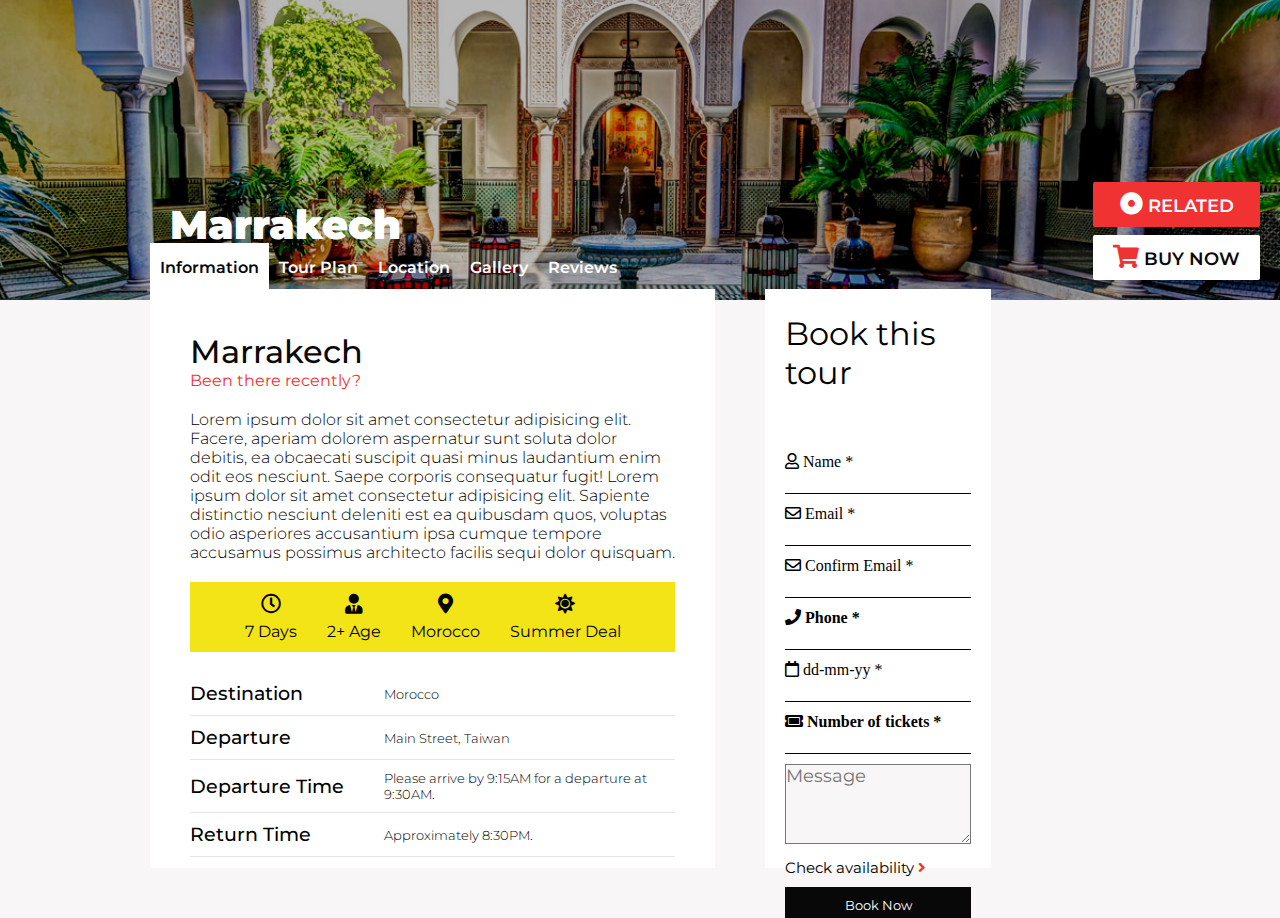
==== index.html @ 3261c5a2 "Marrakech" ====
<!DOCTYPE html>
<html lang="en">
<head>
  <meta charset="UTF-8">
  <meta http-equiv="X-UA-Compatible" content="IE=edge">
  <meta name="viewport" content="width=device-width, initial-scale=1.0">
  <link rel="stylesheet" href="style/style.css">
  <link rel="stylesheet" href="style/responsive.css">
  <link rel="stylesheet" href="https://use.fontawesome.com/releases/v5.7.2/css/all.css">
  <title>TripWerkz</title>
</head>
<body>

  <!-- banner -->
  <section class="banner">

    <div class="banner_btn">
      <button class="related_btn" > <i class="fas fa-dot-circle"></i> RELATED</button>

      <button class="buynow_btn" ><i class="fas fa-shopping-cart"></i> BUY NOW</button>
    </div>

  </section>

  <!-- INFO & BOOKING -->
  <section class="booking_section">
    <div class="booking_title">
      <h1>Marrakech</h1>
    </div>

    <div class="container">

      <div class="booking_info">

        <div class="nav-menu">
          <ul class="menu">
            <li data-li="information" class="active">Information</li>
            <li data-li="tour-plan">Tour Plan</li>
            <li data-li="location">Location</li>
            <li data-li="gallery">Gallery</li>
            <li data-li="review">Reviews</li>
          </ul>
        </div>


        <div class="content">
          <div id="content_information" class="change information">

            <div class="content_title">
              <h1 class="title">Marrakech</h1>
              <h4 class="sub_title">Been there recently?</h4>

              <p class="info">
                Lorem ipsum dolor sit amet consectetur adipisicing elit. 
                Facere, aperiam dolorem aspernatur sunt soluta dolor debitis, 
                ea obcaecati suscipit quasi minus laudantium enim odit eos nesciunt. 
                Saepe corporis consequatur fugit! 
                Lorem ipsum dolor sit amet consectetur adipisicing elit. 
                Sapiente distinctio nesciunt deleniti est ea quibusdam quos, 
                voluptas odio asperiores accusantium ipsa cumque tempore accusamus 
                possimus architecto facilis sequi dolor quisquam.
              </p>
            </div>

            <div class="content_icon">
              <div class="icon">
                <i class="far fa-clock"></i>
                7 Days
              </div>

              <div class="icon">
                <i class="fas fa-user-tie"></i>
                2+ Age
              </div>

              <div class="icon">
                <i class="fas fa-map-marker-alt"></i>
                Morocco
              </div>

              <div class="icon">
                <i class="fas fa-sun"></i>
                Summer Deal
              </div>

            </div>

            <div class="content_info">

              <div class="Row">
                <div class="title"><h3>Destination</h3></div>
                <div class="sub_title"><h5>Morocco</h5></div>
              </div>

              <div class="Row">
                <div class="title"><h3>Departure</h3></div>
                <div class="sub_title"><h5>Main Street, Taiwan</h5></div>
              </div>

              <div class="Row">
                <div class="title"><h3>Departure Time</h3></div>
                <div class="sub_title"><h5>Please arrive by 9:15AM for a departure at 9:30AM.</h5></div>
              </div>

              <div class="Row">
                <div class="title"><h3>Return Time</h3></div>
                <div class="sub_title"><h5>Approximately 8:30PM.</h5></div>
              </div>

            </div>
          </div>

          <!-- TOUR PLANS -->
          <div id="content_tour-plan" class="change tour-plan">
            <h1>TOUR PLAN</h1>
            <p class="info">
              Lorem ipsum dolor sit amet consectetur adipisicing elit. 
              Facere, aperiam dolorem aspernatur sunt soluta dolor debitis, 
              ea obcaecati suscipit quasi minus laudantium enim odit eos nesciunt. 
              Saepe corporis consequatur fugit! 
              Lorem ipsum dolor sit amet consectetur adipisicing elit. 
              Sapiente distinctio nesciunt deleniti est ea quibusdam quos, 
              voluptas odio asperiores accusantium ipsa cumque tempore accusamus 
              possimus architecto facilis sequi dolor quisquam.
            </p>
          </div>

          <!-- LOCATION -->
          <div id="content_location" class="change location">
            <iframe src="https://www.google.com/maps/embed?pb=!1m18!1m12!1m3!1d108702.95033055132!2d-8.077893334610177!3d31.634748491694122!2m3!1f0!2f0!3f0!3m2!1i1024!2i768!4f13.1!3m3!1m2!1s0xdafee8d96179e51%3A0x5950b6534f87adb8!2sMarrakesh%2C%20Morocco!5e0!3m2!1sen!2sph!4v1616476973430!5m2!1sen!2sph" width="460" height="450" style="border:0;" allowfullscreen="" loading="lazy"></iframe>
          </div>


          <!-- GALLERY -->
          <div id="content_gallery" class="change gallery">
            <div class="galler_image">
              <h1>Djemaa El Fna</h1>
              <img src="/image//img1.svg" alt="">
            </div>

            <div class="galler_image">
              <h1>Medersa Ben Youssef</h1>
              <img src="/image/img2.svg" alt="">
            </div>

          </div>


          <!-- REVIEW -->
          <div id="content_review" class="change review">
            <div class="review">
              <div>
                <img src="image/img3.svg" alt="">
              </div>
              <div class="review_info">
                <p>
                  Travel Review: Even in a country chock full of sublime road-trip scenery, the Tizi-n'Test Pass stands out.
                </p>
                <p class="reveiw-msg">⭐⭐⭐⭐⭐ by traveler Jaime K. <br>
                  This winding mountain road heads south out of Marrakesh down to Taroudant in a dizzying array of switchbacks that may give the wobbles to those who don't like heights. The mountain scenery along the way is simply sumptuous and allows a taste of Morocco's vast and beautifully raw countryside. A road branching off the pass, just past Taliouine, is the start of the high pass into the Draa Valley. 
                </p>
              </div>
            </div>


            <div class="review">
              <div>
                <img src="image/img4.svg" alt="">
              </div>
              <div class="review_info">
                <p>
                  Built in 1565 by the Saadians, the Medersa (madrassa - Islamic school of learning) of Ben Youssef is the largest theological college in Morocco.
                </p>
                <p class="reveiw-msg">
                  ⭐⭐⭐⭐⭐ by traveler Clint W. <br>
                  The warrens of rooms (with student cells that once were home to 900 pupils) are clustered around small internal courtyards in typical Islamic architecture style, but the main internal courtyard is the real highlight here. The fine zellige tiling, stalactite ceilings, cedar-wood detailing, and Kufic inscriptions used as decoration across the courtyard's interior make this medersa one of Morocco's most beautiful buildings and a star medina attraction. 
                </p>
              </div>
            </div>
          </div>

        </div>
      </div>





      <!-- booking form -->
      <div class="booking_form">
        <h1 class="booking_title">
          Book this tour
        </h1>
        <div class="booking_container" netlify>
        <form action="">
            <div class="book">
              <div class="icon"><i class="far fa-user"> Name *</i></div>
              <input class="form-control" type="text" required >
            </div>

            <div class="book">
              <div class="icon"><i class="far fa-envelope"> Email *</i></div>
              <input class="form-control" type="email"  required>
            </div>

            <div class="book">
              <div class="icon"><i class="far fa-envelope"> Confirm Email *</i></div>
              <input class="form-control" type="email" required>
            </div>

            <div class="book">
              <div class="icon"><i class="fas fa-phone"> Phone *</i></div>
              <input class="form-control" type="number"  required>
            </div>

            <div class="book">
              <div class="icon"><i class="far fa-calendar"> dd-mm-yy *</i></div>
              <input class="form-control" type="text" required>
            </div>

            <div class="book">
              <div class="icon"><i class="fas fa-ticket-alt"> Number of tickets *</i></div>
              <input class="form-control" type="text" name="name" required>
            </div>

            <textarea class="message" type="email" placeholder="Message"></textarea>

            <p class="check_availability">Check availability <i class="fas fa-angle-right" id="angle" ></i></p>

            <button class="book_btn">Book Now</button>
        </form>
      </div>

        
      </div>

    </div>
    <div class="toggle">
      <div class="top_line"></div>
      <div class="bottom_line"></div>
    </div>
  </section>

  <script src="js/main.js"></script>
  <script>
    const booking_form = document.querySelector('.booking_form');
    document.querySelector('.toggle').onclick = function(){
      this.classList.toggle('active')
      booking_form.classList.toggle('active');
    }
  </script>
  
</body>
</html>
---- style/style.css ----
@import url('https://fonts.googleapis.com/css2?family=Montserrat:wght@200;400;700;900&display=swap');

:root{
  --dark-color: #080808;
  --light-color: #ffffff;
  --red-color: #f03232;
}
*{
  margin: 0;
  padding: 0;
  box-sizing: border-box;
  font-family: 'Montserrat', sans-serif;
}
body{
  
  scroll-behavior: smooth;
  background: rgba(246, 244, 244, 0.81);
}


.banner{
  background: rgba(0, 0, 0, 0.274) url(../image//banner.jpg);
  background-blend-mode: darken;
  width: 100%;
  height: 300px;
  background-position: center;
  background-repeat: no-repeat;
  background-size: cover;
  margin-bottom: -120px;
  position: relative;
}



.banner_btn{
  display: flex;
  flex-direction: column;
  position: absolute;
  right: 0;
  bottom: 0;
  margin: 20px;
  z-index: 999;
}

.related_btn{
  background: var(--red-color);
  color: var(--light-color);
  font-size: 18px;
  padding: 10px 20px;
  border-radius: 2px;
  font-weight: 600;
  border: none;
  margin-bottom: 8px;
  cursor: pointer;
}
.related_btn i{
  color: var(--light-color);
  font-size: 23px;
}

.buynow_btn{
  background: var(--light-color);
  color: var(--dark-color);
  font-size: 18px;
  padding: 10px 20px;
  border-radius: 2px;
  font-weight: 600;
  border: none;
  cursor: pointer;
}
.buynow_btn i{
  color: var(--red-color);
  font-size: 23px;
}


.booking_section{
  position: absolute;
  width: 100%;
  padding-left: 150px;
  padding-bottom: 50px;
  overflow: hidden;
}

.container{
  display: flex;
}
.booking_title h1{
  color: var(--light-color);
  font-weight: 900;
  font-size: 40px;
}

.booking_info{
  width: 50%;
  height: 579px;
  margin-right: 50px;
  background: var(--light-color);
}


.nav-menu{
  background: transparent;
  margin-top: -46px;
}
.nav-menu .menu{
  display: flex;
  position: relative;
}
.nav-menu ul li.active{
  background: var(--light-color);
  color: var(--dark-color);
}

.nav-menu ul li{
  display: flex;
  justify-content: center;
  align-items: center;
  list-style: none;
  padding: 15px 10px;
  font-weight: 600;
  color: var(--light-color);
  cursor: pointer;
  z-index: 999;
}


/* INFORMATION CONTENT */
.content_title .title{
  color: var(--dark-color);
  font-weight: 500;
}
.content_title .sub_title{
  color: var(--red-color);
  font-weight: 400;
  margin-bottom: 20px;
}
.content_title .info{
  font-weight: 300;
}
.content{
  height: 100%;
  padding: 40px;
  overflow: hidden;
  overflow-y: scroll;
}
::-webkit-scrollbar-thumb{
  background: var(--dark-color);
}
::-webkit-scrollbar{
  width: 8px;
}

.content_icon{
  margin: 20px 0;
  height: 70px;
  background: rgb(243, 228, 23);
  display: flex;
  justify-content: center;
  align-items: center;
}
.content_icon .icon{
  display: flex;
  flex-direction: column;
  justify-content: center;
  align-items: center;
  text-align: center;
  margin: 0 15px;
}
.content_icon i{
  font-size: 20px;
  margin-bottom: 8px;
}


.Row{
  width: 100%;
  display: flex;
  justify-content: space-between;
  align-items: center;
  padding: 10px 0;
  border-bottom: 1px solid rgb(235, 228, 228);
}
.content_info .title{
  width: 40%;
}
.content_info .sub_title{
  width: 60%;
}
.content_info .title h3{
  font-weight: 500;
}
.content_info .sub_title h5{
  font-weight: 300;
}


.review{
  margin-bottom: 50px;
}
#content_review .reveiw-msg{
  color: #908e8e;
  margin-top: 10px;
}

#content_tour-plan, #content_location, #content_gallery,#content_review{
  display: none;
}




.booking_form{
  width: 20%;
  height: 579px;
  background: var(--light-color);
  display: flex;
  flex-direction: column;
  align-items: center;
  padding-top: 5px;
  position: relative;
}
.booking_form.active{
  display: block;
  right: 50px;
  z-index: 999;
  width: 50%;
  margin-top: -150px;
  position: fixed;
  box-shadow: -2px 3px 4px rgba(0, 0, 0, 0.25);
}

.booking_container form{
  padding: 20px;
}
.booking_title{
  font-weight: 400;
  margin-bottom: 20px;
  padding: 20px;
}
.book{
  padding-bottom: 10px;
}
.form-control{
  width: 100%;
  border: none;
  outline: none;
  font-size: 18px;
  border-bottom: 1px solid #000;
}
.message{
  background: rgba(246, 244, 244, 0.81);
  width: 100%;
  height: 80px;
  font-size: 18px;
}
.check_availability{
  font-size: 15px;
  padding: 10px 0;
}
#angle{
  color: var(--red-color);
}

.book_btn{
  width: 100%;
  background: var(--dark-color);
  color: var(--light-color);
  padding: 10px 0;
  border: none;
  cursor: pointer;
}




.toggle{
  position: absolute;
  top: calc(50% - 20px);
  right: -18px;
  width: 50px;
  height: 50px;
  cursor: pointer;
  background: #FFFFFF;
  box-shadow: 0px 1px 4px 1px rgba(0, 0, 0, 0.25);
  border-radius: 50%;
  display: none;
}
.toggle::before{
  content: '<';
  font-size: 30px;
  font-weight: 900;
  color: var(--dark-color);
  position: absolute;
  left: 11px;
  top: 7px;
}
.toggle.active::before{
  content: '>';
}

.top_line{
  position: absolute;
  right: 30px;
  top: -90px;
  width: 2px;
  background: var(--dark-color);
  height: 80px;
}

.bottom_line{
  position: absolute;
  right: 30px;
  bottom: -90px;
  width: 2px;
  background: var(--dark-color);
  height: 80px;
}
---- style/responsive.css ----
@media (max-width: 1115px){
.booking_section{
  padding-left: 50px;
}
.banner{
  margin-bottom: -150px;
}
.banner_btn{
  left: 0;
  top: 0;
  width: 180px;
}
.booking_info{
  width: 65%;
}
.booking_form{
  width: 25%;
}
}


@media (max-width: 795px){
  .booking_section{
    padding-left: 0px;
  }
  .booking_info{
    width: 90%;
  }
  .booking_form{
    display: none;
  }
  .toggle{
    display: block;
    position: fixed;
  }

  .nav-menu ul li{
    font-size: 13px;
    padding: 16px 4px;
  }

  .content .content_icon{
    margin: 15px -40px;
  }
  .booking_title{
    margin-bottom: 25px;
  }
  .booking_container form{
    padding: 0 20px;
  }
  .content_info{
    margin: 10px -30px;
  }

  }
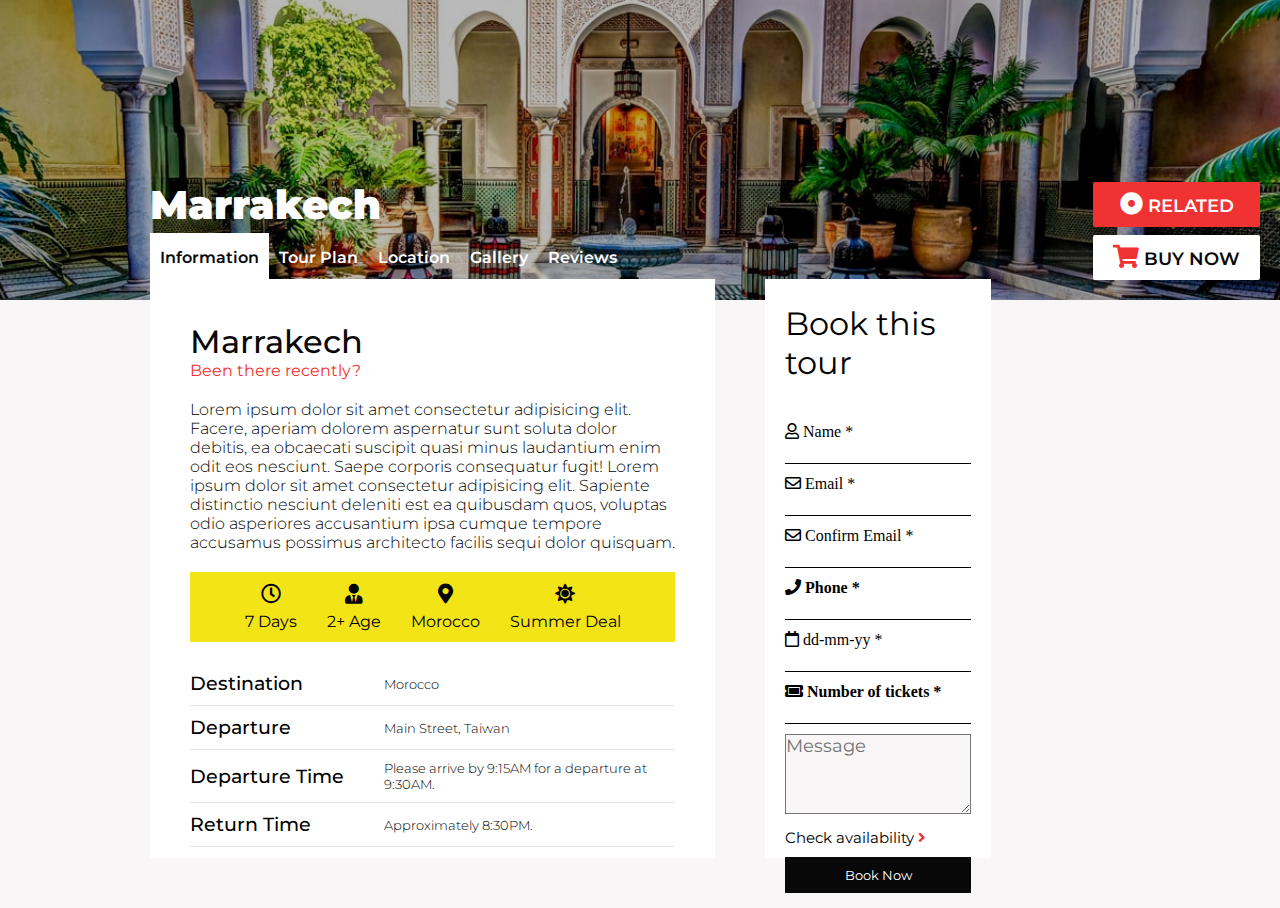
==== commit c15c7568: "new" ====
--- a/index.html
+++ b/index.html
@@ -188,7 +188,7 @@
 
       <!-- booking form -->
       <div class="booking_form">
-        <h1 class="booking_title">
+        <h1 class="booking_title_form">
           Book this tour
         </h1>
         <div class="booking_container" netlify>
--- a/style/style.css
+++ b/style/style.css
@@ -89,6 +89,7 @@
   color: var(--light-color);
   font-weight: 900;
   font-size: 40px;
+  margin-bottom: 50px;
 }
 
 .booking_info{
@@ -224,8 +225,8 @@
   display: block;
   right: 50px;
   z-index: 999;
-  width: 50%;
-  margin-top: -150px;
+  width: 60%;
+  margin-top: -120px;
   position: fixed;
   box-shadow: -2px 3px 4px rgba(0, 0, 0, 0.25);
 }
@@ -233,9 +234,8 @@
 .booking_container form{
   padding: 20px;
 }
-.booking_title{
+.booking_title_form{
   font-weight: 400;
-  margin-bottom: 20px;
   padding: 20px;
 }
 .book{
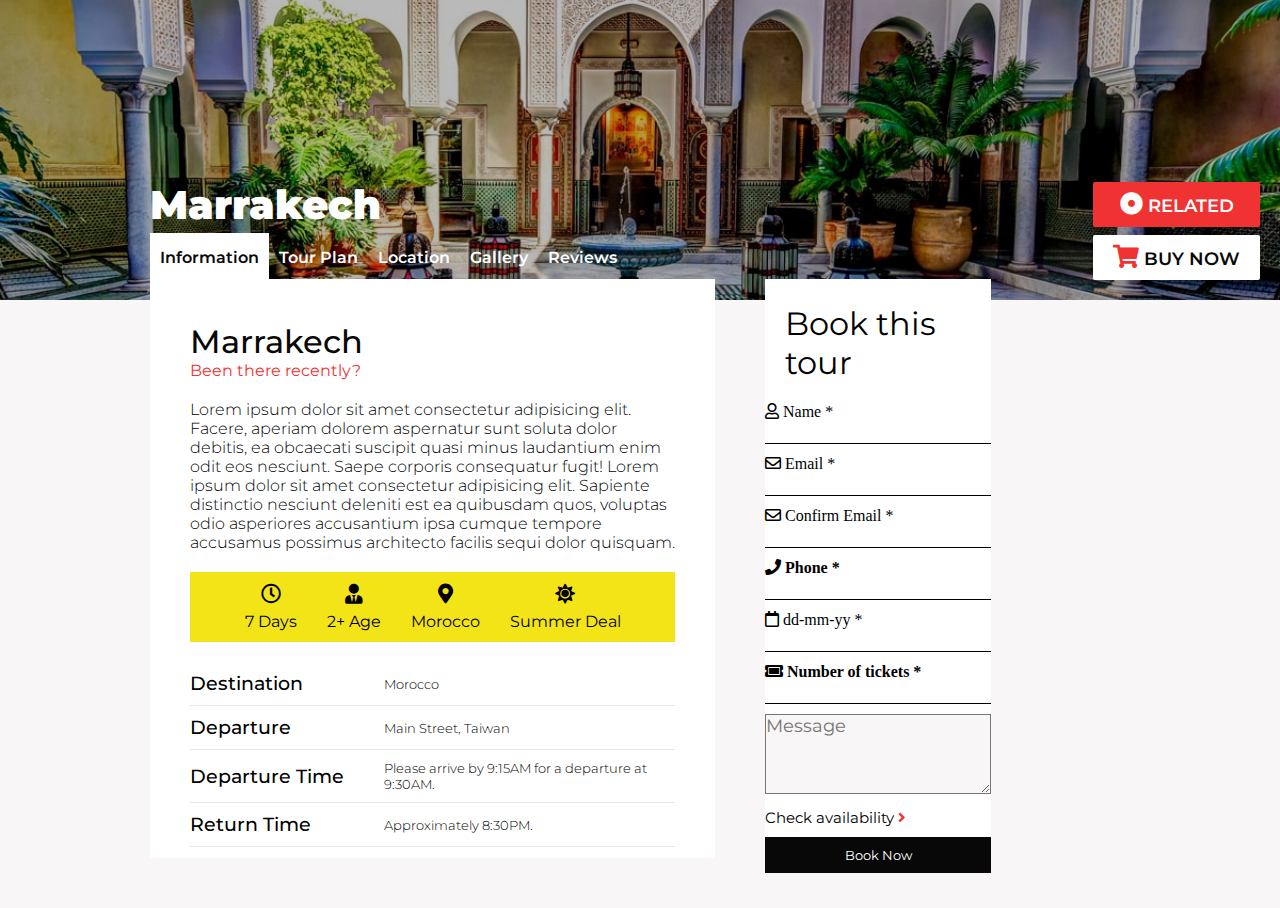
==== commit 7882496e: "new" ====
--- a/index.html
+++ b/index.html
@@ -135,7 +135,7 @@
           <div id="content_gallery" class="change gallery">
             <div class="galler_image">
               <h1>Djemaa El Fna</h1>
-              <img src="/image//img1.svg" alt="">
+              <img src="/image/img1.svg" alt="">
             </div>
 
             <div class="galler_image">
@@ -191,7 +191,6 @@
         <h1 class="booking_title_form">
           Book this tour
         </h1>
-        <div class="booking_container" netlify>
         <form action="">
             <div class="book">
               <div class="icon"><i class="far fa-user"> Name *</i></div>
--- a/style/style.css
+++ b/style/style.css
@@ -142,7 +142,7 @@
 .content{
   height: 100%;
   padding: 40px;
-  overflow: hidden;
+  
   overflow-y: scroll;
 }
 ::-webkit-scrollbar-thumb{
@@ -206,6 +206,9 @@
 
 #content_tour-plan, #content_location, #content_gallery,#content_review{
   display: none;
+}
+.galler_image img{
+  object-fit: contain;
 }
 
 
@@ -277,23 +280,21 @@
 .toggle{
   position: absolute;
   top: calc(50% - 20px);
-  right: -18px;
-  width: 50px;
-  height: 50px;
-  cursor: pointer;
-  background: #FFFFFF;
-  box-shadow: 0px 1px 4px 1px rgba(0, 0, 0, 0.25);
-  border-radius: 50%;
+  right: -10px;
+  font-size: 50px;
+  cursor: pointer;
+  color: var(--red-color);
+  /* box-shadow: 0px 1px 4px 1px rgba(0, 0, 0, 0.25); */
   display: none;
 }
 .toggle::before{
   content: '<';
+  color: var(--red-color);
   font-size: 30px;
   font-weight: 900;
-  color: var(--dark-color);
   position: absolute;
   left: 11px;
-  top: 7px;
+  top: 15px;
 }
 .toggle.active::before{
   content: '>';
@@ -304,7 +305,7 @@
   right: 30px;
   top: -90px;
   width: 2px;
-  background: var(--dark-color);
+  background: var(--red-color);
   height: 80px;
 }
 
@@ -313,6 +314,6 @@
   right: 30px;
   bottom: -90px;
   width: 2px;
-  background: var(--dark-color);
+  background: var(--red-color);
   height: 80px;
 }